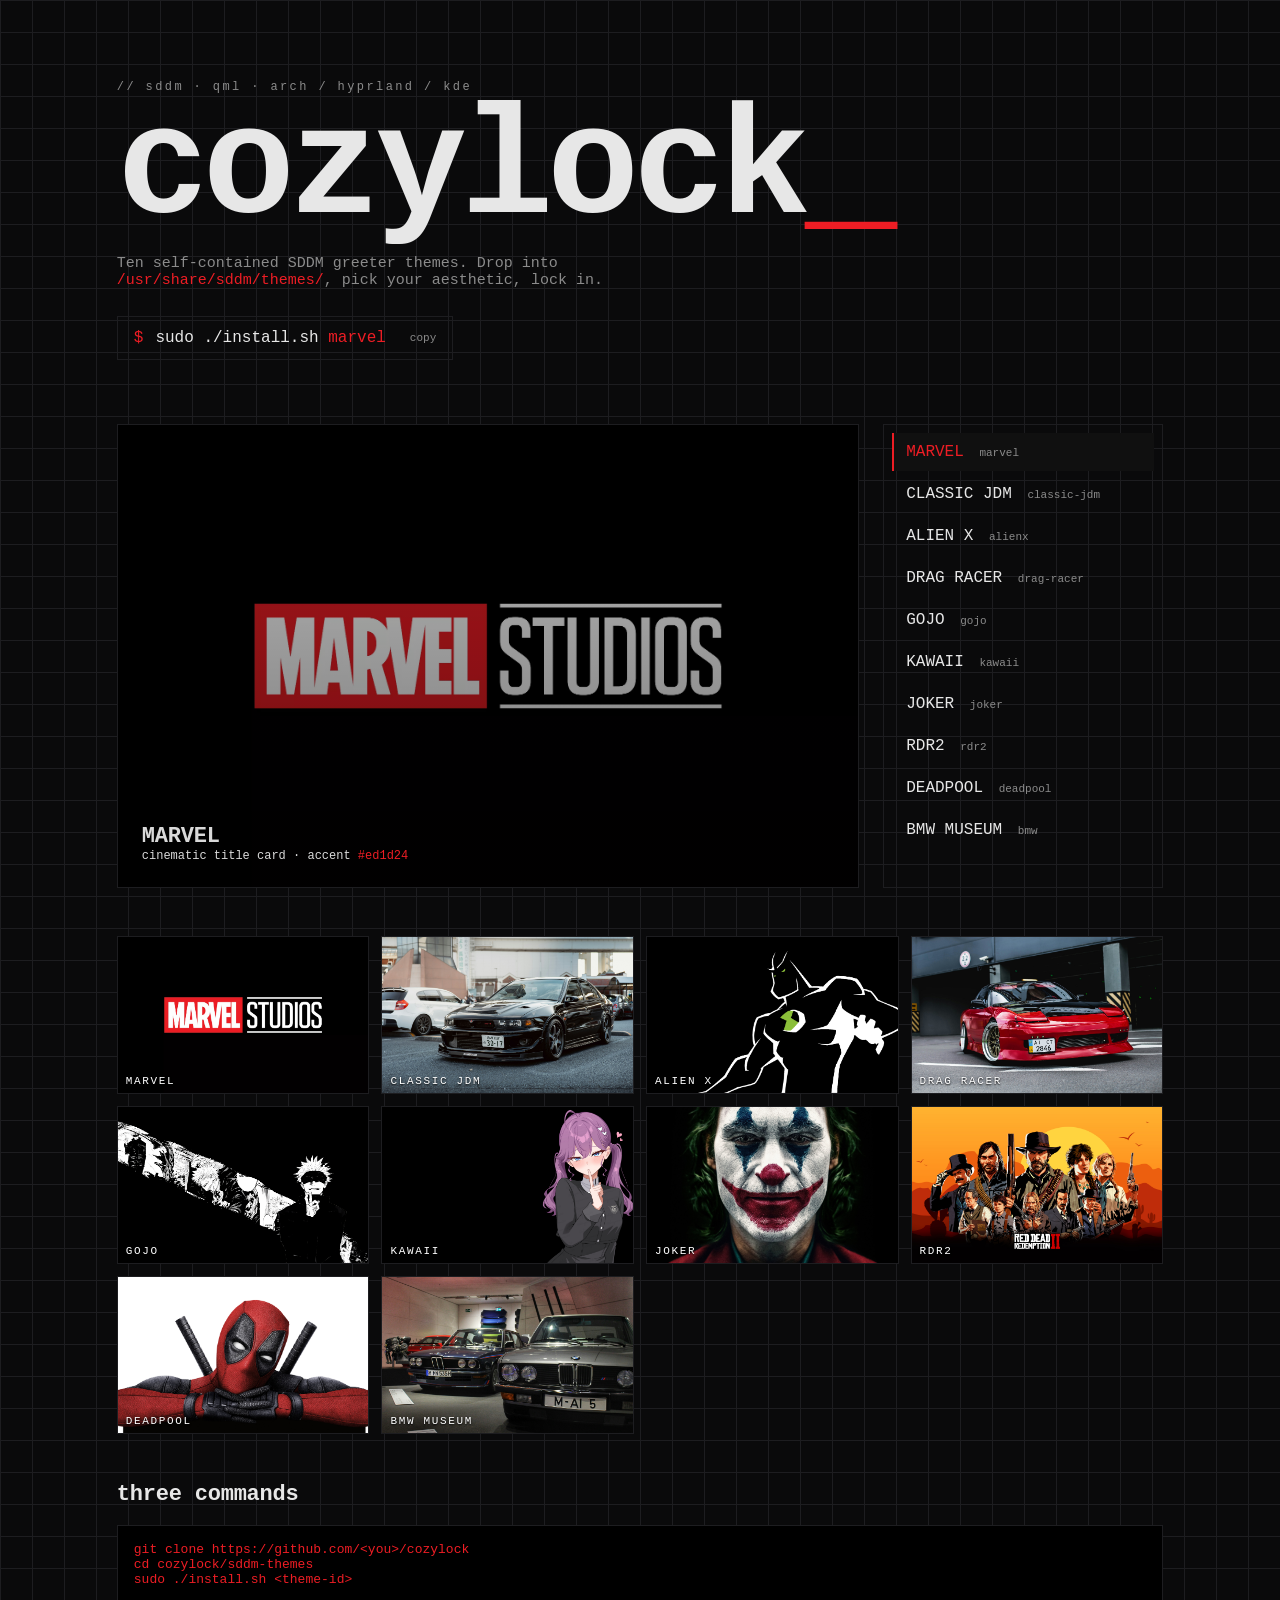
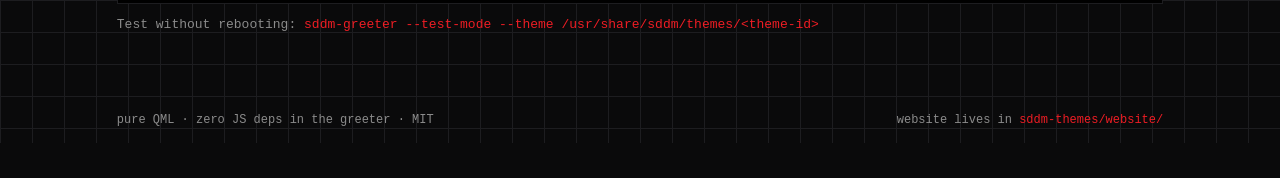
==== index.html @ 6681a3cf "Add all locals file to github" ====
<!doctype html>
<html lang="en">
<head>
  <meta charset="utf-8" />
  <meta name="viewport" content="width=device-width,initial-scale=1" />
  <title>cozylock — SDDM theme collection</title>
  <meta name="description" content="10 ricer-grade SDDM lockscreen themes — pure QML, no JS deps." />
  <link rel="stylesheet" href="styles.css" />
</head>
<body>
  <header class="hero">
    <div class="tag">// sddm · qml · arch / hyprland / kde</div>
    <h1>cozylock<span class="cursor">_</span></h1>
    <p class="lede">
      Ten self-contained SDDM greeter themes. Drop into
      <code>/usr/share/sddm/themes/</code>, pick your aesthetic, lock in.
    </p>
    <div class="cmd" id="installCmd" title="click to copy">
      <span class="prompt">$</span>
      <span class="cmd-text">sudo ./install.sh <em id="activeId">marvel</em></span>
      <span class="copy">copy</span>
    </div>
  </header>

  <section class="stage">
    <div class="preview" id="preview"></div>
    <aside class="picker" id="picker"></aside>
  </section>

  <section class="grid" id="grid"></section>

  <section class="setup">
    <h2>three commands</h2>
    <pre><code>git clone https://github.com/&lt;you&gt;/cozylock
cd cozylock/sddm-themes
sudo ./install.sh &lt;theme-id&gt;</code></pre>
    <p class="muted">
      Test without rebooting: <code>sddm-greeter --test-mode --theme /usr/share/sddm/themes/&lt;theme-id&gt;</code>
    </p>
  </section>

  <footer>
    <span>pure QML · zero JS deps in the greeter · MIT</span>
    <span>website lives in <code>sddm-themes/website/</code></span>
  </footer>

  <script src="script.js"></script>
</body>
</html>
---- styles.css ----
:root {
  --bg: #0a0a0b;
  --fg: #e7e7e7;
  --mute: #8b8b8b;
  --line: #1d1d20;
  --accent: #7cf07c;
}
* { box-sizing: border-box; }
html, body { margin: 0; background: var(--bg); color: var(--fg);
  font-family: ui-monospace, "JetBrains Mono", Menlo, monospace; }
body {
  background-image:
    linear-gradient(var(--line) 1px, transparent 1px),
    linear-gradient(90deg, var(--line) 1px, transparent 1px);
  background-size: 32px 32px;
}
a { color: var(--accent); }
code { color: var(--accent); }

.hero { padding: 80px 6vw 32px; max-width: 1200px; margin: 0 auto; }
.tag { color: var(--mute); font-size: 12px; letter-spacing: .2em; }
h1 {
  font-size: clamp(60px, 12vw, 160px);
  margin: 8px 0 0; line-height: .9; letter-spacing: -.04em;
}
.cursor { color: var(--accent); animation: blink 1s steps(2) infinite; }
@keyframes blink { 50% { opacity: 0 } }
.lede { color: var(--mute); max-width: 560px; font-size: 15px; }
.cmd {
  display: inline-flex; gap: 12px; align-items: center;
  border: 1px solid var(--line); padding: 12px 16px;
  cursor: pointer; user-select: none; margin-top: 12px;
}
.cmd:hover { border-color: var(--accent); }
.cmd .prompt { color: var(--accent); }
.cmd em { font-style: normal; color: var(--accent); }
.cmd .copy { color: var(--mute); font-size: 11px; margin-left: 12px; }

.stage {
  display: grid; grid-template-columns: 1fr 280px; gap: 24px;
  max-width: 1200px; margin: 32px auto; padding: 0 6vw;
}
@media (max-width: 880px) { .stage { grid-template-columns: 1fr; } }

.preview {
  position: relative; aspect-ratio: 16/10; border: 1px solid var(--line);
  background: #000 center/cover no-repeat; overflow: hidden;
  transition: background-image .25s;
}
.preview::after {
  content: ""; position: absolute; inset: 0;
  background: linear-gradient(180deg, rgba(0,0,0,.25), rgba(0,0,0,.55));
}
.preview .chrome { position: absolute; inset: 0; z-index: 2; color: #fff;
  display: flex; align-items: flex-end; padding: 24px; }
.preview .meta { font-size: 12px; color: rgba(255,255,255,.85); }
.preview .meta strong { display: block; font-size: 22px; letter-spacing: -.01em; }

.picker { display: flex; flex-direction: column; gap: 4px;
  border: 1px solid var(--line); padding: 8px; }
.picker button {
  text-align: left; background: transparent; color: var(--fg);
  border: none; padding: 10px 12px; font: inherit; cursor: pointer;
  border-left: 2px solid transparent;
}
.picker button:hover { background: #111; }
.picker button.active { background: #101010; border-left-color: var(--accent); color: var(--accent); }
.picker .pid { color: var(--mute); font-size: 11px; margin-left: 6px; }

.grid {
  display: grid; grid-template-columns: repeat(auto-fill, minmax(220px, 1fr));
  gap: 12px; max-width: 1200px; margin: 48px auto; padding: 0 6vw;
}
.card {
  position: relative; aspect-ratio: 16/10; border: 1px solid var(--line);
  background: #000 center/cover no-repeat; cursor: pointer; overflow: hidden;
}
.card::after {
  content: attr(data-name); position: absolute; left: 8px; bottom: 6px;
  color: #fff; font-size: 11px; letter-spacing: .15em;
  text-shadow: 0 1px 2px #000;
}
.card:hover { outline: 1px solid var(--accent); }

.setup { max-width: 1200px; margin: 48px auto; padding: 0 6vw; }
.setup h2 { font-size: 22px; letter-spacing: -.01em; }
.setup pre {
  background: #000; border: 1px solid var(--line); padding: 16px;
  overflow-x: auto; color: var(--accent);
}
.muted { color: var(--mute); font-size: 13px; }

footer {
  max-width: 1200px; margin: 64px auto 32px; padding: 16px 6vw;
  display: flex; justify-content: space-between; flex-wrap: wrap; gap: 8px;
  color: var(--mute); font-size: 12px; border-top: 1px solid var(--line);
}
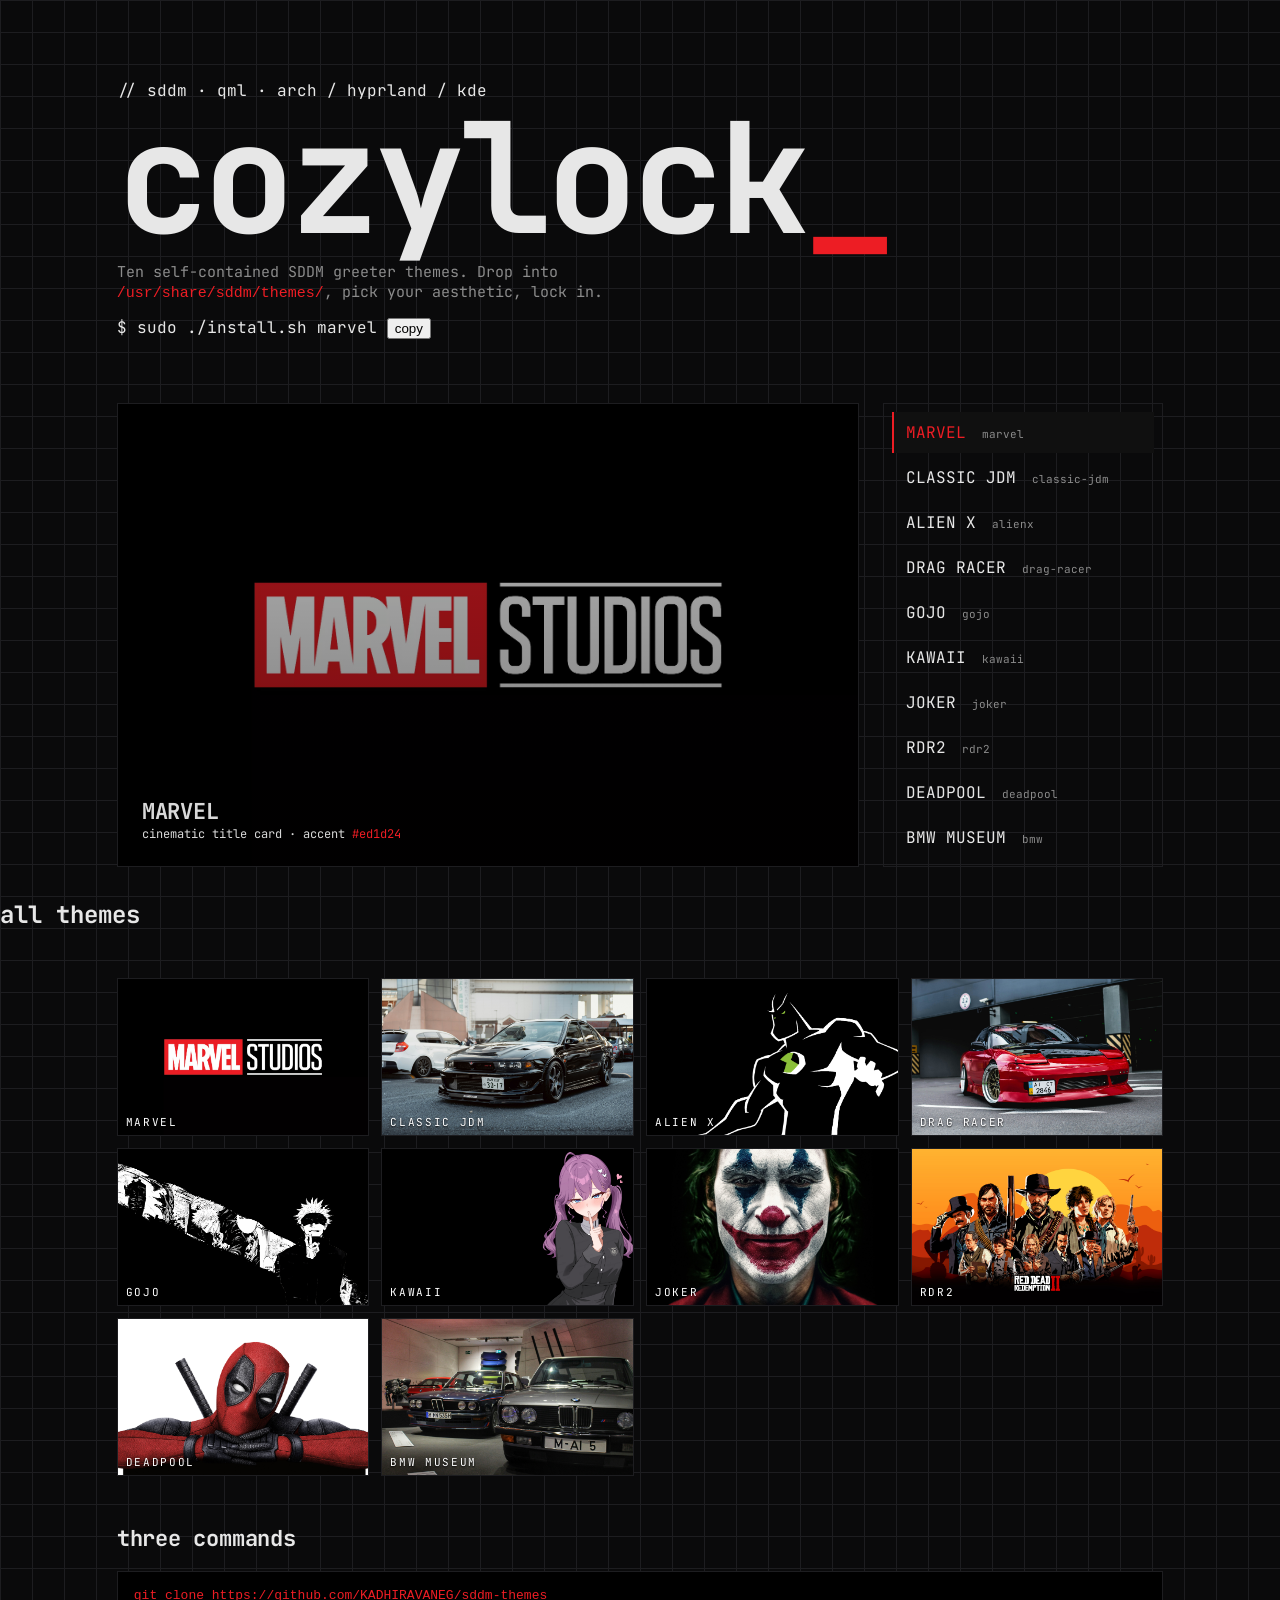
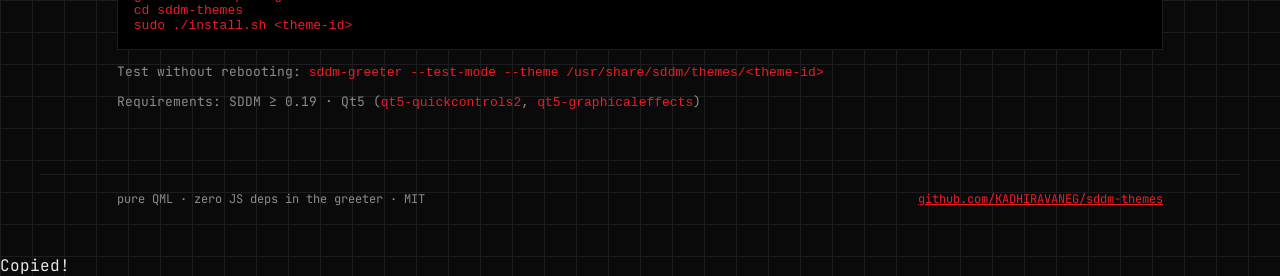
==== commit 0cd00843: "Update HTML structure and improve accessibility" ====
--- a/index.html
+++ b/index.html
@@ -4,45 +4,73 @@
   <meta charset="utf-8" />
   <meta name="viewport" content="width=device-width,initial-scale=1" />
   <title>cozylock — SDDM theme collection</title>
-  <meta name="description" content="10 ricer-grade SDDM lockscreen themes — pure QML, no JS deps." />
+  <meta name="description" content="10 ricer-grade SDDM lockscreen themes — pure QML, no JS deps in the greeter." />
+  <link rel="preconnect" href="https://fonts.googleapis.com" />
+  <link rel="preconnect" href="https://fonts.gstatic.com" crossorigin />
+  <link href="https://fonts.googleapis.com/css2?family=JetBrains+Mono:wght@400;700&family=Inter:wght@400;500;600&display=swap" rel="stylesheet" />
   <link rel="stylesheet" href="styles.css" />
 </head>
 <body>
+
+  <!-- ── HERO ─────────────────────────────────────────────── -->
   <header class="hero">
-    <div class="tag">// sddm · qml · arch / hyprland / kde</div>
+    <div class="hero-tag">// sddm · qml · arch / hyprland / kde</div>
     <h1>cozylock<span class="cursor">_</span></h1>
     <p class="lede">
       Ten self-contained SDDM greeter themes. Drop into
       <code>/usr/share/sddm/themes/</code>, pick your aesthetic, lock in.
     </p>
-    <div class="cmd" id="installCmd" title="click to copy">
+
+    <div class="cmd-bar" id="installCmd" title="Click to copy">
       <span class="prompt">$</span>
-      <span class="cmd-text">sudo ./install.sh <em id="activeId">marvel</em></span>
-      <span class="copy">copy</span>
+      <span class="cmd-text">sudo ./install.sh <span id="activeId">marvel</span></span>
+      <button class="copy-btn" id="copyBtn" aria-label="Copy command">copy</button>
     </div>
   </header>
 
-  <section class="stage">
-    <div class="preview" id="preview"></div>
-    <aside class="picker" id="picker"></aside>
+  <!-- ── STAGE: preview + picker ──────────────────────────── -->
+  <section class="stage" aria-label="Theme preview">
+    <div class="preview-wrap">
+      <div class="preview" id="preview" role="img" aria-label="Theme wallpaper preview">
+        <div class="preview-overlay">
+          <span class="preview-label" id="previewLabel">marvel</span>
+          <span class="preview-vibe" id="previewVibe">Cinematic title card</span>
+        </div>
+      </div>
+    </div>
+    <aside class="picker" id="picker" aria-label="Theme selector"></aside>
   </section>
 
-  <section class="grid" id="grid"></section>
+  <!-- ── GRID: all themes ──────────────────────────────────── -->
+  <section class="grid-section">
+    <h2 class="section-title">all themes</h2>
+    <div class="grid" id="grid"></div>
+  </section>
 
+  <!-- ── SETUP ─────────────────────────────────────────────── -->
   <section class="setup">
-    <h2>three commands</h2>
-    <pre><code>git clone https://github.com/&lt;you&gt;/cozylock
-cd cozylock/sddm-themes
+    <h2 class="section-title">three commands</h2>
+    <pre class="code-block"><code>git clone https://github.com/KADHIRAVANEG/sddm-themes
+cd sddm-themes
 sudo ./install.sh &lt;theme-id&gt;</code></pre>
     <p class="muted">
-      Test without rebooting: <code>sddm-greeter --test-mode --theme /usr/share/sddm/themes/&lt;theme-id&gt;</code>
+      Test without rebooting:
+      <code>sddm-greeter --test-mode --theme /usr/share/sddm/themes/&lt;theme-id&gt;</code>
+    </p>
+    <p class="muted">
+      Requirements: SDDM ≥ 0.19 · Qt5 (<code>qt5-quickcontrols2</code>, <code>qt5-graphicaleffects</code>)
     </p>
   </section>
 
-  <footer>
+  <!-- ── FOOTER ────────────────────────────────────────────── -->
+  <footer class="footer">
     <span>pure QML · zero JS deps in the greeter · MIT</span>
-    <span>website lives in <code>sddm-themes/website/</code></span>
+    <a href="https://github.com/KADHIRAVANEG/sddm-themes" target="_blank" rel="noopener">
+      github.com/KADHIRAVANEG/sddm-themes
+    </a>
   </footer>
+
+  <div class="toast" id="toast" aria-live="polite">Copied!</div>
 
   <script src="script.js"></script>
 </body>
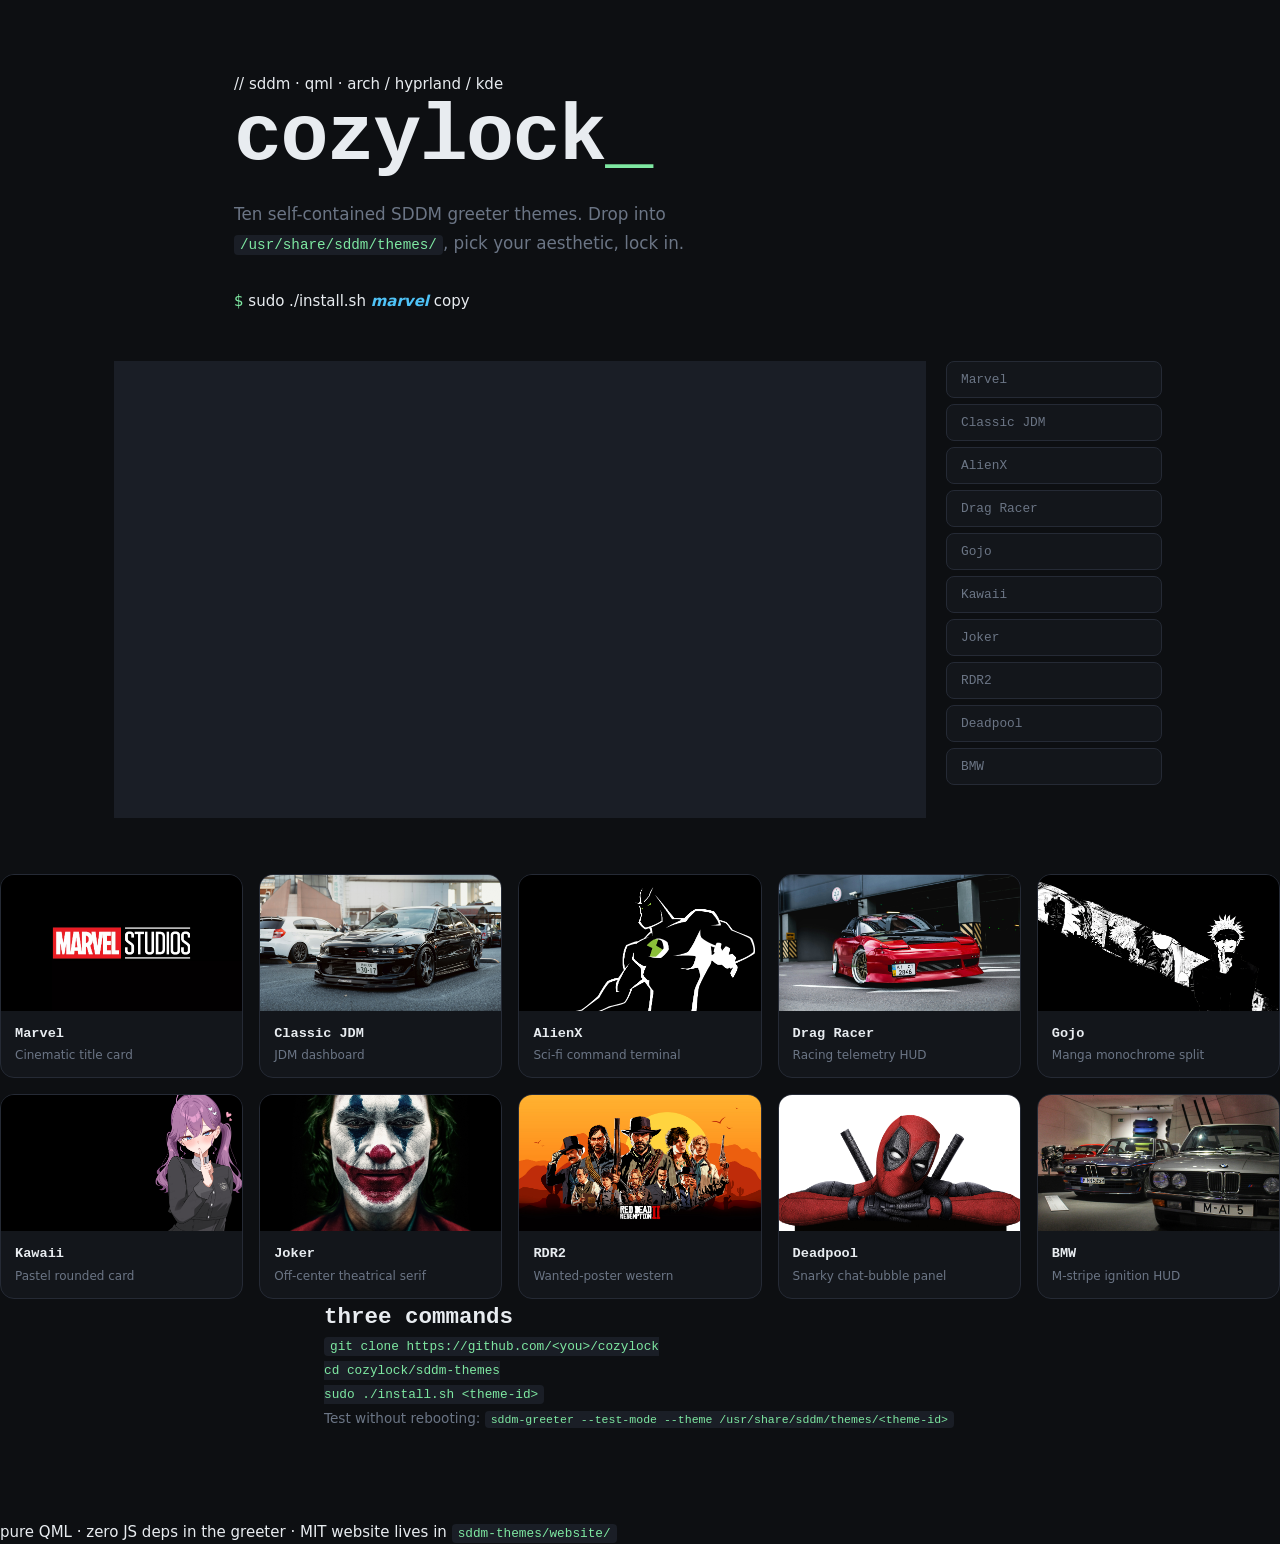
==== commit 139217be: "Update index.html" ====
--- a/index.html
+++ b/index.html
@@ -4,73 +4,45 @@
   <meta charset="utf-8" />
   <meta name="viewport" content="width=device-width,initial-scale=1" />
   <title>cozylock — SDDM theme collection</title>
-  <meta name="description" content="10 ricer-grade SDDM lockscreen themes — pure QML, no JS deps in the greeter." />
-  <link rel="preconnect" href="https://fonts.googleapis.com" />
-  <link rel="preconnect" href="https://fonts.gstatic.com" crossorigin />
-  <link href="https://fonts.googleapis.com/css2?family=JetBrains+Mono:wght@400;700&family=Inter:wght@400;500;600&display=swap" rel="stylesheet" />
+  <meta name="description" content="10 ricer-grade SDDM lockscreen themes — pure QML, no JS deps." />
   <link rel="stylesheet" href="styles.css" />
 </head>
 <body>
-
-  <!-- ── HERO ─────────────────────────────────────────────── -->
   <header class="hero">
-    <div class="hero-tag">// sddm · qml · arch / hyprland / kde</div>
+    <div class="tag">// sddm · qml · arch / hyprland / kde</div>
     <h1>cozylock<span class="cursor">_</span></h1>
     <p class="lede">
       Ten self-contained SDDM greeter themes. Drop into
       <code>/usr/share/sddm/themes/</code>, pick your aesthetic, lock in.
     </p>
-
-    <div class="cmd-bar" id="installCmd" title="Click to copy">
+    <div class="cmd" id="installCmd" title="click to copy">
       <span class="prompt">$</span>
-      <span class="cmd-text">sudo ./install.sh <span id="activeId">marvel</span></span>
-      <button class="copy-btn" id="copyBtn" aria-label="Copy command">copy</button>
+      <span class="cmd-text">sudo ./install.sh <em id="activeId">marvel</em></span>
+      <span class="copy">copy</span>
     </div>
   </header>
 
-  <!-- ── STAGE: preview + picker ──────────────────────────── -->
-  <section class="stage" aria-label="Theme preview">
-    <div class="preview-wrap">
-      <div class="preview" id="preview" role="img" aria-label="Theme wallpaper preview">
-        <div class="preview-overlay">
-          <span class="preview-label" id="previewLabel">marvel</span>
-          <span class="preview-vibe" id="previewVibe">Cinematic title card</span>
-        </div>
-      </div>
-    </div>
-    <aside class="picker" id="picker" aria-label="Theme selector"></aside>
+  <section class="stage">
+    <div class="preview" id="preview"></div>
+    <aside class="picker" id="picker"></aside>
   </section>
 
-  <!-- ── GRID: all themes ──────────────────────────────────── -->
-  <section class="grid-section">
-    <h2 class="section-title">all themes</h2>
-    <div class="grid" id="grid"></div>
-  </section>
+  <section class="grid" id="grid"></section>
 
-  <!-- ── SETUP ─────────────────────────────────────────────── -->
   <section class="setup">
-    <h2 class="section-title">three commands</h2>
-    <pre class="code-block"><code>git clone https://github.com/KADHIRAVANEG/sddm-themes
-cd sddm-themes
+    <h2>three commands</h2>
+    <pre><code>git clone https://github.com/&lt;you&gt;/cozylock
+cd cozylock/sddm-themes
 sudo ./install.sh &lt;theme-id&gt;</code></pre>
     <p class="muted">
-      Test without rebooting:
-      <code>sddm-greeter --test-mode --theme /usr/share/sddm/themes/&lt;theme-id&gt;</code>
-    </p>
-    <p class="muted">
-      Requirements: SDDM ≥ 0.19 · Qt5 (<code>qt5-quickcontrols2</code>, <code>qt5-graphicaleffects</code>)
+      Test without rebooting: <code>sddm-greeter --test-mode --theme /usr/share/sddm/themes/&lt;theme-id&gt;</code>
     </p>
   </section>
 
-  <!-- ── FOOTER ────────────────────────────────────────────── -->
-  <footer class="footer">
+  <footer>
     <span>pure QML · zero JS deps in the greeter · MIT</span>
-    <a href="https://github.com/KADHIRAVANEG/sddm-themes" target="_blank" rel="noopener">
-      github.com/KADHIRAVANEG/sddm-themes
-    </a>
+    <span>website lives in <code>sddm-themes/website/</code></span>
   </footer>
-
-  <div class="toast" id="toast" aria-live="polite">Copied!</div>
 
   <script src="script.js"></script>
 </body>
--- a/styles.css
+++ b/styles.css
@@ -1,97 +1,407 @@
+/* ── Reset & Base ───────────────────────────────────────── */
+*, *::before, *::after { box-sizing: border-box; margin: 0; padding: 0; }
+
 :root {
-  --bg: #0a0a0b;
-  --fg: #e7e7e7;
-  --mute: #8b8b8b;
-  --line: #1d1d20;
-  --accent: #7cf07c;
-}
-* { box-sizing: border-box; }
-html, body { margin: 0; background: var(--bg); color: var(--fg);
-  font-family: ui-monospace, "JetBrains Mono", Menlo, monospace; }
+  --bg:        #0d0f12;
+  --surface:   #13161b;
+  --surface2:  #1a1e26;
+  --border:    #252a35;
+  --accent:    #7ee8a2;      /* terminal green */
+  --accent2:   #4fc3f7;      /* ice blue */
+  --text:      #e8ecf0;
+  --muted:     #6b7585;
+  --font-mono: 'JetBrains Mono', 'Fira Code', monospace;
+  --font-sans: 'Inter', system-ui, sans-serif;
+  --radius:    8px;
+  --radius-lg: 14px;
+  --transition: 0.18s ease;
+}
+
+html { scroll-behavior: smooth; }
+
 body {
-  background-image:
-    linear-gradient(var(--line) 1px, transparent 1px),
-    linear-gradient(90deg, var(--line) 1px, transparent 1px);
-  background-size: 32px 32px;
-}
-a { color: var(--accent); }
-code { color: var(--accent); }
-
-.hero { padding: 80px 6vw 32px; max-width: 1200px; margin: 0 auto; }
-.tag { color: var(--mute); font-size: 12px; letter-spacing: .2em; }
-h1 {
-  font-size: clamp(60px, 12vw, 160px);
-  margin: 8px 0 0; line-height: .9; letter-spacing: -.04em;
-}
-.cursor { color: var(--accent); animation: blink 1s steps(2) infinite; }
-@keyframes blink { 50% { opacity: 0 } }
-.lede { color: var(--mute); max-width: 560px; font-size: 15px; }
-.cmd {
-  display: inline-flex; gap: 12px; align-items: center;
-  border: 1px solid var(--line); padding: 12px 16px;
-  cursor: pointer; user-select: none; margin-top: 12px;
-}
-.cmd:hover { border-color: var(--accent); }
-.cmd .prompt { color: var(--accent); }
-.cmd em { font-style: normal; color: var(--accent); }
-.cmd .copy { color: var(--mute); font-size: 11px; margin-left: 12px; }
-
+  background: var(--bg);
+  color: var(--text);
+  font-family: var(--font-sans);
+  font-size: 15px;
+  line-height: 1.6;
+  min-height: 100vh;
+  overflow-x: hidden;
+}
+
+/* ── Typography ─────────────────────────────────────────── */
+h1, h2 { font-family: var(--font-mono); font-weight: 700; }
+code {
+  font-family: var(--font-mono);
+  font-size: 0.85em;
+  background: var(--surface2);
+  color: var(--accent);
+  padding: 2px 6px;
+  border-radius: 4px;
+}
+
+/* ── Hero ───────────────────────────────────────────────── */
+.hero {
+  max-width: 860px;
+  margin: 0 auto;
+  padding: 72px 24px 48px;
+}
+
+.hero-tag {
+  font-family: var(--font-mono);
+  font-size: 0.78rem;
+  color: var(--accent);
+  letter-spacing: 0.04em;
+  margin-bottom: 20px;
+  opacity: 0.85;
+}
+
+.hero h1 {
+  font-size: clamp(2.8rem, 7vw, 5rem);
+  color: var(--text);
+  letter-spacing: -0.02em;
+  line-height: 1.05;
+  margin-bottom: 20px;
+}
+
+.cursor {
+  color: var(--accent);
+  animation: blink 1.1s step-end infinite;
+}
+@keyframes blink { 50% { opacity: 0; } }
+
+.lede {
+  font-size: 1.05rem;
+  color: var(--muted);
+  max-width: 520px;
+  margin-bottom: 32px;
+  line-height: 1.7;
+}
+
+/* ── Command Bar ────────────────────────────────────────── */
+.cmd-bar {
+  display: inline-flex;
+  align-items: center;
+  gap: 10px;
+  background: var(--surface);
+  border: 1px solid var(--border);
+  border-radius: var(--radius);
+  padding: 12px 16px;
+  font-family: var(--font-mono);
+  font-size: 0.9rem;
+  cursor: pointer;
+  transition: border-color var(--transition), box-shadow var(--transition);
+  max-width: 100%;
+  flex-wrap: wrap;
+}
+
+.cmd-bar:hover {
+  border-color: var(--accent);
+  box-shadow: 0 0 0 1px var(--accent);
+}
+
+.prompt { color: var(--accent); user-select: none; }
+
+.cmd-text {
+  color: var(--text);
+  flex: 1;
+}
+
+.cmd-text #activeId {
+  color: var(--accent2);
+  font-weight: 700;
+}
+
+.copy-btn {
+  background: var(--surface2);
+  color: var(--muted);
+  border: 1px solid var(--border);
+  border-radius: 4px;
+  font-family: var(--font-mono);
+  font-size: 0.75rem;
+  padding: 3px 10px;
+  cursor: pointer;
+  transition: color var(--transition), border-color var(--transition);
+  white-space: nowrap;
+}
+.copy-btn:hover { color: var(--accent); border-color: var(--accent); }
+.copy-btn.copied { color: var(--accent); border-color: var(--accent); }
+
+/* ── Stage ──────────────────────────────────────────────── */
 .stage {
-  display: grid; grid-template-columns: 1fr 280px; gap: 24px;
-  max-width: 1200px; margin: 32px auto; padding: 0 6vw;
-}
-@media (max-width: 880px) { .stage { grid-template-columns: 1fr; } }
+  display: grid;
+  grid-template-columns: 1fr 220px;
+  gap: 20px;
+  max-width: 1100px;
+  margin: 0 auto;
+  padding: 0 24px 56px;
+}
+
+@media (max-width: 700px) {
+  .stage { grid-template-columns: 1fr; }
+}
+
+/* ── Preview ────────────────────────────────────────────── */
+.preview-wrap {
+  border-radius: var(--radius-lg);
+  overflow: hidden;
+  border: 1px solid var(--border);
+}
 
 .preview {
-  position: relative; aspect-ratio: 16/10; border: 1px solid var(--line);
-  background: #000 center/cover no-repeat; overflow: hidden;
-  transition: background-image .25s;
-}
-.preview::after {
-  content: ""; position: absolute; inset: 0;
-  background: linear-gradient(180deg, rgba(0,0,0,.25), rgba(0,0,0,.55));
-}
-.preview .chrome { position: absolute; inset: 0; z-index: 2; color: #fff;
-  display: flex; align-items: flex-end; padding: 24px; }
-.preview .meta { font-size: 12px; color: rgba(255,255,255,.85); }
-.preview .meta strong { display: block; font-size: 22px; letter-spacing: -.01em; }
-
-.picker { display: flex; flex-direction: column; gap: 4px;
-  border: 1px solid var(--line); padding: 8px; }
-.picker button {
-  text-align: left; background: transparent; color: var(--fg);
-  border: none; padding: 10px 12px; font: inherit; cursor: pointer;
-  border-left: 2px solid transparent;
-}
-.picker button:hover { background: #111; }
-.picker button.active { background: #101010; border-left-color: var(--accent); color: var(--accent); }
-.picker .pid { color: var(--mute); font-size: 11px; margin-left: 6px; }
+  width: 100%;
+  aspect-ratio: 16 / 9;
+  background-color: var(--surface2);
+  background-size: cover;
+  background-position: center;
+  background-repeat: no-repeat;
+  position: relative;
+  transition: background-image 0.35s ease;
+}
+
+/* gradient fallback when image fails */
+.preview.no-image {
+  background-image: linear-gradient(135deg, var(--surface) 0%, var(--surface2) 100%) !important;
+}
+
+.preview-overlay {
+  position: absolute;
+  bottom: 0;
+  left: 0;
+  right: 0;
+  padding: 16px 20px;
+  background: linear-gradient(to top, rgba(0,0,0,0.75) 0%, transparent 100%);
+  display: flex;
+  flex-direction: column;
+  gap: 2px;
+}
+
+.preview-label {
+  font-family: var(--font-mono);
+  font-size: 1rem;
+  font-weight: 700;
+  color: #fff;
+  text-transform: uppercase;
+  letter-spacing: 0.06em;
+}
+
+.preview-vibe {
+  font-size: 0.8rem;
+  color: rgba(255,255,255,0.65);
+}
+
+/* ── Picker ─────────────────────────────────────────────── */
+.picker {
+  display: flex;
+  flex-direction: column;
+  gap: 6px;
+  overflow-y: auto;
+  max-height: 480px;
+  padding-right: 4px;
+}
+
+.picker::-webkit-scrollbar { width: 4px; }
+.picker::-webkit-scrollbar-track { background: transparent; }
+.picker::-webkit-scrollbar-thumb { background: var(--border); border-radius: 2px; }
+
+.picker-btn {
+  background: var(--surface);
+  color: var(--muted);
+  border: 1px solid var(--border);
+  border-radius: var(--radius);
+  padding: 10px 14px;
+  font-family: var(--font-mono);
+  font-size: 0.8rem;
+  text-align: left;
+  cursor: pointer;
+  transition: all var(--transition);
+  white-space: nowrap;
+  overflow: hidden;
+  text-overflow: ellipsis;
+}
+
+.picker-btn:hover {
+  color: var(--text);
+  border-color: var(--muted);
+  background: var(--surface2);
+}
+
+.picker-btn.active {
+  color: var(--accent);
+  border-color: var(--accent);
+  background: rgba(126, 232, 162, 0.07);
+}
+
+/* ── Section titles ─────────────────────────────────────── */
+.section-title {
+  font-family: var(--font-mono);
+  font-size: 0.85rem;
+  color: var(--muted);
+  letter-spacing: 0.08em;
+  text-transform: lowercase;
+  margin-bottom: 24px;
+  padding-bottom: 10px;
+  border-bottom: 1px solid var(--border);
+}
+
+/* ── Grid ───────────────────────────────────────────────── */
+.grid-section {
+  max-width: 1100px;
+  margin: 0 auto;
+  padding: 0 24px 64px;
+}
 
 .grid {
-  display: grid; grid-template-columns: repeat(auto-fill, minmax(220px, 1fr));
-  gap: 12px; max-width: 1200px; margin: 48px auto; padding: 0 6vw;
-}
-.card {
-  position: relative; aspect-ratio: 16/10; border: 1px solid var(--line);
-  background: #000 center/cover no-repeat; cursor: pointer; overflow: hidden;
-}
-.card::after {
-  content: attr(data-name); position: absolute; left: 8px; bottom: 6px;
-  color: #fff; font-size: 11px; letter-spacing: .15em;
-  text-shadow: 0 1px 2px #000;
-}
-.card:hover { outline: 1px solid var(--accent); }
-
-.setup { max-width: 1200px; margin: 48px auto; padding: 0 6vw; }
-.setup h2 { font-size: 22px; letter-spacing: -.01em; }
-.setup pre {
-  background: #000; border: 1px solid var(--line); padding: 16px;
-  overflow-x: auto; color: var(--accent);
-}
-.muted { color: var(--mute); font-size: 13px; }
-
-footer {
-  max-width: 1200px; margin: 64px auto 32px; padding: 16px 6vw;
-  display: flex; justify-content: space-between; flex-wrap: wrap; gap: 8px;
-  color: var(--mute); font-size: 12px; border-top: 1px solid var(--line);
-}
+  display: grid;
+  grid-template-columns: repeat(auto-fill, minmax(240px, 1fr));
+  gap: 16px;
+}
+
+.theme-card {
+  background: var(--surface);
+  border: 1px solid var(--border);
+  border-radius: var(--radius-lg);
+  overflow: hidden;
+  cursor: pointer;
+  transition: border-color var(--transition), transform var(--transition), box-shadow var(--transition);
+}
+
+.theme-card:hover {
+  border-color: var(--muted);
+  transform: translateY(-2px);
+  box-shadow: 0 8px 24px rgba(0,0,0,0.4);
+}
+
+.theme-card.active {
+  border-color: var(--accent);
+  box-shadow: 0 0 0 1px var(--accent), 0 8px 24px rgba(126, 232, 162, 0.1);
+}
+
+.card-thumb {
+  width: 100%;
+  aspect-ratio: 16 / 9;
+  background-color: var(--surface2);
+  background-size: cover;
+  background-position: center;
+  background-repeat: no-repeat;
+  position: relative;
+}
+
+.card-thumb-fallback {
+  position: absolute;
+  inset: 0;
+  display: flex;
+  align-items: center;
+  justify-content: center;
+  font-family: var(--font-mono);
+  font-size: 0.7rem;
+  color: var(--muted);
+  background: var(--surface2);
+}
+
+.card-info {
+  padding: 12px 14px;
+  display: flex;
+  flex-direction: column;
+  gap: 2px;
+}
+
+.card-info strong {
+  font-family: var(--font-mono);
+  font-size: 0.85rem;
+  color: var(--text);
+  font-weight: 700;
+}
+
+.card-info span {
+  font-size: 0.75rem;
+  color: var(--muted);
+}
+
+/* ── Setup ──────────────────────────────────────────────── */
+.setup {
+  max-width: 680px;
+  margin: 0 auto;
+  padding: 0 24px 80px;
+}
+
+.code-block {
+  background: var(--surface);
+  border: 1px solid var(--border);
+  border-radius: var(--radius);
+  padding: 20px 24px;
+  font-family: var(--font-mono);
+  font-size: 0.85rem;
+  color: var(--text);
+  line-height: 1.8;
+  overflow-x: auto;
+  margin-bottom: 16px;
+}
+
+.code-block code {
+  background: none;
+  padding: 0;
+  color: inherit;
+  font-size: inherit;
+}
+
+.muted {
+  color: var(--muted);
+  font-size: 0.85rem;
+  margin-bottom: 10px;
+  line-height: 1.7;
+}
+
+/* ── Footer ─────────────────────────────────────────────── */
+.footer {
+  border-top: 1px solid var(--border);
+  padding: 24px;
+  display: flex;
+  justify-content: space-between;
+  align-items: center;
+  font-family: var(--font-mono);
+  font-size: 0.75rem;
+  color: var(--muted);
+  flex-wrap: wrap;
+  gap: 12px;
+  max-width: 1100px;
+  margin: 0 auto;
+}
+
+.footer a {
+  color: var(--muted);
+  text-decoration: none;
+  transition: color var(--transition);
+}
+.footer a:hover { color: var(--accent); }
+
+/* ── Toast ──────────────────────────────────────────────── */
+.toast {
+  position: fixed;
+  bottom: 28px;
+  left: 50%;
+  transform: translateX(-50%) translateY(16px);
+  background: var(--accent);
+  color: #0d0f12;
+  font-family: var(--font-mono);
+  font-size: 0.8rem;
+  font-weight: 700;
+  padding: 8px 20px;
+  border-radius: 20px;
+  opacity: 0;
+  transition: opacity 0.2s ease, transform 0.2s ease;
+  pointer-events: none;
+  z-index: 100;
+}
+.toast.show {
+  opacity: 1;
+  transform: translateX(-50%) translateY(0);
+}
+
+/* ── Responsive ─────────────────────────────────────────── */
+@media (max-width: 480px) {
+  .hero { padding: 48px 16px 32px; }
+  .stage, .grid-section, .setup { padding-left: 16px; padding-right: 16px; }
+  .footer { padding: 20px 16px; flex-direction: column; align-items: flex-start; }
+  .grid { grid-template-columns: 1fr 1fr; gap: 10px; }
+}
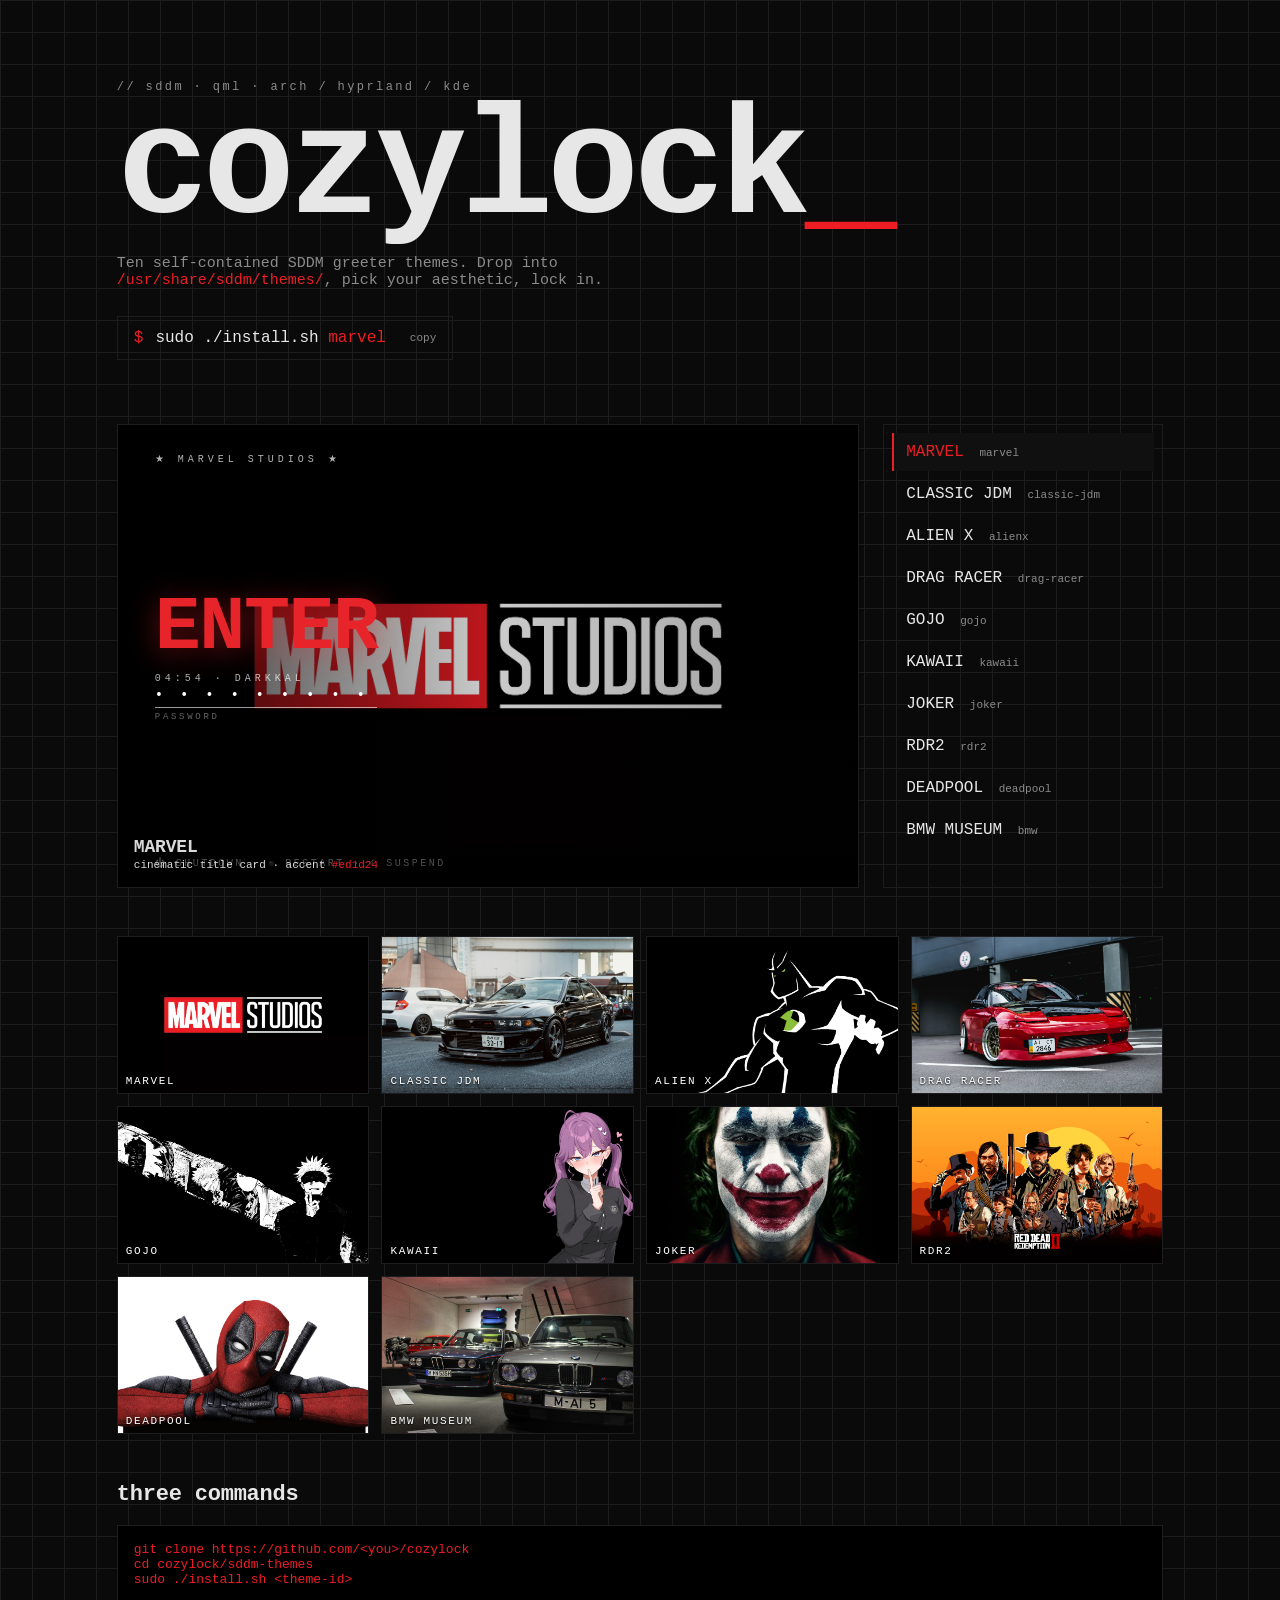
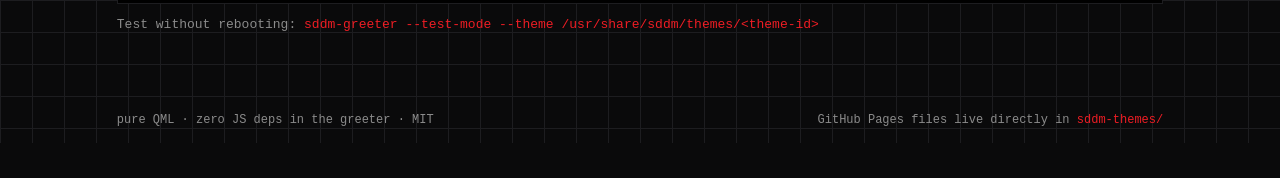
==== commit ae423dc5: "Update stylesheet and script links with versioning" ====
--- a/index.html
+++ b/index.html
@@ -5,7 +5,7 @@
   <meta name="viewport" content="width=device-width,initial-scale=1" />
   <title>cozylock — SDDM theme collection</title>
   <meta name="description" content="10 ricer-grade SDDM lockscreen themes — pure QML, no JS deps." />
-  <link rel="stylesheet" href="styles.css" />
+  <link rel="stylesheet" href="./styles.css?v=20260626-greeter-layouts" />
 </head>
 <body>
   <header class="hero">
@@ -41,9 +41,9 @@
 
   <footer>
     <span>pure QML · zero JS deps in the greeter · MIT</span>
-    <span>website lives in <code>sddm-themes/website/</code></span>
+    <span>GitHub Pages files live directly in <code>sddm-themes/</code></span>
   </footer>
 
-  <script src="script.js"></script>
+  <script src="./script.js?v=20260626-greeter-layouts"></script>
 </body>
 </html>
--- a/styles.css
+++ b/styles.css
@@ -1,407 +1,150 @@
-/* ── Reset & Base ───────────────────────────────────────── */
-*, *::before, *::after { box-sizing: border-box; margin: 0; padding: 0; }
+:root {
+  --bg: #0a0a0b;
+  --fg: #e7e7e7;
+  --mute: #8b8b8b;
+  --line: #1d1d20;
+  --accent: #7cf07c;
+}
+* { box-sizing: border-box; }
+html, body { margin: 0; background: var(--bg); color: var(--fg);
+  font-family: ui-monospace, "JetBrains Mono", Menlo, monospace; }
+body {
+  background-image:
+    linear-gradient(var(--line) 1px, transparent 1px),
+    linear-gradient(90deg, var(--line) 1px, transparent 1px);
+  background-size: 32px 32px;
+}
+a { color: var(--accent); }
+code { color: var(--accent); }
 
-:root {
-  --bg:        #0d0f12;
-  --surface:   #13161b;
-  --surface2:  #1a1e26;
-  --border:    #252a35;
-  --accent:    #7ee8a2;      /* terminal green */
-  --accent2:   #4fc3f7;      /* ice blue */
-  --text:      #e8ecf0;
-  --muted:     #6b7585;
-  --font-mono: 'JetBrains Mono', 'Fira Code', monospace;
-  --font-sans: 'Inter', system-ui, sans-serif;
-  --radius:    8px;
-  --radius-lg: 14px;
-  --transition: 0.18s ease;
-}
+.hero { padding: 80px 6vw 32px; max-width: 1200px; margin: 0 auto; }
+.tag { color: var(--mute); font-size: 12px; letter-spacing: .2em; }
+h1 { font-size: clamp(60px, 12vw, 160px); margin: 8px 0 0; line-height: .9; letter-spacing: -.04em; }
+.cursor { color: var(--accent); animation: blink 1s steps(2) infinite; }
+@keyframes blink { 50% { opacity: 0 } }
+.lede { color: var(--mute); max-width: 560px; font-size: 15px; }
+.cmd { display: inline-flex; gap: 12px; align-items: center; border: 1px solid var(--line); padding: 12px 16px; cursor: pointer; user-select: none; margin-top: 12px; }
+.cmd:hover { border-color: var(--accent); }
+.cmd .prompt { color: var(--accent); }
+.cmd em { font-style: normal; color: var(--accent); }
+.cmd .copy { color: var(--mute); font-size: 11px; margin-left: 12px; }
 
-html { scroll-behavior: smooth; }
+.stage { display: grid; grid-template-columns: 1fr 280px; gap: 24px; max-width: 1200px; margin: 32px auto; padding: 0 6vw; }
+@media (max-width: 880px) { .stage { grid-template-columns: 1fr; } }
 
-body {
-  background: var(--bg);
-  color: var(--text);
-  font-family: var(--font-sans);
-  font-size: 15px;
-  line-height: 1.6;
-  min-height: 100vh;
-  overflow-x: hidden;
-}
+.preview { position: relative; aspect-ratio: 16/10; border: 1px solid var(--line); background: #000 center/cover no-repeat; overflow: hidden; color: #fff; font-family: ui-monospace, "JetBrains Mono", monospace; }
+.preview .chrome { position: absolute; left: 0; right: 0; bottom: 0; z-index: 10; padding: 16px; background: linear-gradient(180deg, transparent, rgba(0,0,0,.7)); }
+.preview .meta { font-size: 11px; color: rgba(255,255,255,.85); }
+.preview .meta strong { display: block; font-size: 18px; letter-spacing: -.01em; margin-bottom: 2px; }
 
-/* ── Typography ─────────────────────────────────────────── */
-h1, h2 { font-family: var(--font-mono); font-weight: 700; }
-code {
-  font-family: var(--font-mono);
-  font-size: 0.85em;
-  background: var(--surface2);
-  color: var(--accent);
-  padding: 2px 6px;
-  border-radius: 4px;
-}
+/* shared greeter atoms */
+.gm-overlay { position:absolute; inset:0; z-index:1; }
+.gm-tag { position:absolute; z-index:2; font-size:10px; letter-spacing:.4em; color:rgba(255,255,255,.7); }
+.gm-mini { font-size:10px; letter-spacing:.25em; opacity:.7; }
+.gm-small { font-size:9px; letter-spacing:.3em; color:rgba(255,255,255,.4); margin-top:4px; }
+.gm-power { position:absolute; z-index:3; font-size:10px; letter-spacing:.25em; color:rgba(255,255,255,.55); text-transform:uppercase; }
 
-/* ── Hero ───────────────────────────────────────────────── */
-.hero {
-  max-width: 860px;
-  margin: 0 auto;
-  padding: 72px 24px 48px;
-}
+/* MARVEL */
+.gm-marvel-col { position:absolute; left:5%; top:50%; transform:translateY(-50%); width:30%; z-index:3; }
+.gm-marvel-enter { color:#e62429; font-weight:900; font-size:clamp(40px,6vw,96px); line-height:1; letter-spacing:-.02em; text-shadow:0 4px 30px rgba(230,36,41,.5); }
+.gm-dots-line { margin-top:20px; border-bottom:1px solid rgba(255,255,255,.6); padding-bottom:4px; font-size:14px; letter-spacing:.3em; color:#fff; }
 
-.hero-tag {
-  font-family: var(--font-mono);
-  font-size: 0.78rem;
-  color: var(--accent);
-  letter-spacing: 0.04em;
-  margin-bottom: 20px;
-  opacity: 0.85;
-}
+/* JDM */
+.gm-jdm { position:absolute; left:0; right:0; bottom:0; padding:0 4% 3%; z-index:3; color:#ffb020; font-family:monospace; }
+.gm-jdm-row { display:flex; align-items:flex-end; justify-content:space-between; gap:16px; border-top:2px solid rgba(255,176,32,.7); padding-top:12px; }
+.gm-jdm-clock { font-size:clamp(28px,4vw,46px); font-weight:900; line-height:1; }
+.gm-jdm-mid { display:flex; flex-direction:column; align-items:center; }
+.gm-jdm-input { margin-top:4px; border:1px solid rgba(255,176,32,.7); background:rgba(0,0,0,.6); padding:6px 12px; letter-spacing:.4em; font-size:12px; }
+.gm-jdm-right { text-align:right; font-size:10px; letter-spacing:.25em; }
 
-.hero h1 {
-  font-size: clamp(2.8rem, 7vw, 5rem);
-  color: var(--text);
-  letter-spacing: -0.02em;
-  line-height: 1.05;
-  margin-bottom: 20px;
-}
+/* ALIEN X */
+.gm-scanlines { position:absolute; inset:0; z-index:2; pointer-events:none; opacity:.2;
+  background:repeating-linear-gradient(0deg,transparent 0,transparent 2px,#39ff7a 2px,#39ff7a 3px); }
+.gm-alien { position:absolute; inset:0; z-index:3; display:flex; flex-direction:column; justify-content:space-between; padding:3%; color:#39ff7a; font-family:monospace; font-size:12px; }
+.gm-alien-top { display:flex; justify-content:space-between; letter-spacing:.3em; }
+.gm-alien-body { max-width:45%; line-height:1.6; }
+.gm-alien-input { margin-top:14px; border:1px solid #39ff7a; padding:6px 12px; letter-spacing:.5em; display:inline-block; }
+.gm-alien-keys { margin-top:10px; font-size:10px; opacity:.8; }
 
-.cursor {
-  color: var(--accent);
-  animation: blink 1.1s step-end infinite;
-}
-@keyframes blink { 50% { opacity: 0; } }
+/* DRAG */
+.gm-drag-clock { position:absolute; left:4%; top:6%; z-index:3; font-style:italic; font-weight:900; color:#fff; text-shadow:0 4px 20px rgba(0,0,0,.8); }
+.gm-drag-lap { font-style:normal; font-size:10px; letter-spacing:.3em; color:#ff2e63; }
+.gm-drag-time { font-size:clamp(48px,8vw,96px); line-height:1; }
+.gm-drag-sec { font-size:clamp(28px,5vw,56px); line-height:1; color:#ff2e63; }
+.gm-drag-login { position:absolute; right:4%; bottom:6%; z-index:3; display:flex; align-items:center; gap:12px; }
+.gm-drag-pill { border:1px solid rgba(255,255,255,.3); background:rgba(0,0,0,.6); border-radius:999px; padding:10px 20px; backdrop-filter:blur(6px); }
+.gm-drag-dots { margin-top:2px; font-family:monospace; letter-spacing:.4em; }
+.gm-drag-go { border:none; border-radius:999px; padding:14px 24px; font-weight:900; font-style:italic; color:#fff; background:#ff2e63; box-shadow:0 8px 30px rgba(255,46,99,.6); cursor:pointer; }
 
-.lede {
-  font-size: 1.05rem;
-  color: var(--muted);
-  max-width: 520px;
-  margin-bottom: 32px;
-  line-height: 1.7;
-}
+/* GOJO */
+.gm-gojo-divider { position:absolute; top:8%; bottom:8%; left:32%; width:1px; background:rgba(255,255,255,.4); z-index:2; }
+.gm-gojo { position:absolute; left:4%; top:50%; transform:translateY(-50%); width:26%; z-index:3; color:#fff; }
+.gm-gojo-clock { font-family:Georgia,serif; font-size:48px; font-weight:300; line-height:1; margin-top:12px; }
+.gm-gojo-user { font-family:Georgia,serif; font-size:20px; }
+.gm-gojo-input { margin-top:16px; border-bottom:1px solid rgba(255,255,255,.4); padding-bottom:4px; font-family:monospace; letter-spacing:.5em; }
+.gm-gojo-foot { margin-top:40px; display:flex; justify-content:space-between; font-size:9px; letter-spacing:.3em; color:rgba(255,255,255,.4); }
 
-/* ── Command Bar ────────────────────────────────────────── */
-.cmd-bar {
-  display: inline-flex;
-  align-items: center;
-  gap: 10px;
-  background: var(--surface);
-  border: 1px solid var(--border);
-  border-radius: var(--radius);
-  padding: 12px 16px;
-  font-family: var(--font-mono);
-  font-size: 0.9rem;
-  cursor: pointer;
-  transition: border-color var(--transition), box-shadow var(--transition);
-  max-width: 100%;
-  flex-wrap: wrap;
-}
+/* KAWAII */
+.gm-heart { position:absolute; color:rgba(244,114,182,.7); z-index:2; }
+.gm-kawaii { position:absolute; bottom:5%; left:4%; width:34%; border-radius:24px; border:2px solid rgba(244,114,182,.6); background:rgba(255,255,255,.88); padding:14px; backdrop-filter:blur(8px); box-shadow:0 20px 40px rgba(0,0,0,.3); z-index:3; }
+.gm-kawaii-head { display:flex; align-items:center; gap:10px; }
+.gm-kawaii-avatar { width:36px; height:36px; border-radius:50%; background:#f9a8d4; display:flex; align-items:center; justify-content:center; font-size:18px; }
+.gm-kawaii-clock { margin-left:auto; color:#be185d; font-weight:700; font-family:"Comic Sans MS",cursive; }
+.gm-kawaii-input { margin-top:10px; border:1px solid #f9a8d4; background:#fff; border-radius:999px; padding:6px 12px; font-size:12px; color:#f472b6; }
+.gm-kawaii-row { margin-top:8px; display:flex; align-items:center; justify-content:space-between; }
+.gm-kawaii-btn { border:none; border-radius:999px; background:#f472b6; color:#fff; font-weight:700; padding:6px 14px; font-size:11px; cursor:pointer; }
 
-.cmd-bar:hover {
-  border-color: var(--accent);
-  box-shadow: 0 0 0 1px var(--accent);
-}
+/* JOKER */
+.gm-joker { position:absolute; right:0; top:0; height:100%; width:34%; display:flex; flex-direction:column; justify-content:space-between; border-left:1px solid rgba(124,255,95,.3); background:rgba(0,0,0,.6); backdrop-filter:blur(8px); padding:24px; z-index:3; color:#fff; }
+.gm-joker-ha { font-size:10px; letter-spacing:.5em; color:#e6294a; }
+.gm-joker-q { margin-top:4px; font-family:Georgia,serif; font-size:22px; font-style:italic; }
+.gm-joker-clock { font-family:Georgia,serif; font-size:44px; }
+.gm-joker-user { font-family:Georgia,serif; font-size:20px; font-style:italic; color:#7cff5f; }
+.gm-joker-input { margin-top:8px; border-bottom:1px solid #e6294a; padding-bottom:4px; font-family:monospace; letter-spacing:.5em; }
+.gm-joker-foot { display:flex; justify-content:space-between; font-size:10px; letter-spacing:.25em; color:rgba(255,255,255,.5); }
 
-.prompt { color: var(--accent); user-select: none; }
+/* RDR2 */
+.gm-rdr2-clock { position:absolute; right:4%; top:5%; z-index:3; border:2px solid rgba(245,230,200,.8); background:rgba(0,0,0,.5); padding:6px 14px; text-align:center; color:#f5e6c8; }
+.gm-rdr2-card { position:absolute; left:4%; top:50%; transform:translateY(-50%); width:34%; border:4px solid rgba(120,53,15,.8); background:#e9d6a8; color:#451a03; padding:14px 18px; font-family:Georgia,serif; box-shadow:0 20px 40px rgba(0,0,0,.4); z-index:3; }
+.gm-rdr2-title { text-align:center; font-size:28px; font-weight:900; letter-spacing:.3em; margin-top:4px; }
+.gm-rdr2-input { margin-top:8px; padding:6px 0; border-top:2px solid rgba(120,53,15,.6); border-bottom:2px solid rgba(120,53,15,.6); text-align:center; font-family:monospace; letter-spacing:.5em; }
+.gm-rdr2-foot { margin-top:8px; display:flex; justify-content:space-between; font-size:9px; letter-spacing:.3em; opacity:.7; }
 
-.cmd-text {
-  color: var(--text);
-  flex: 1;
-}
+/* DEADPOOL */
+.gm-dp { position:absolute; left:4%; top:8%; width:42%; z-index:3; color:#fff; }
+.gm-dp-title { margin-top:10px; font-size:clamp(22px,3vw,40px); font-weight:900; line-height:1.1; }
+.gm-dp-sub { margin-top:8px; font-size:12px; color:rgba(255,255,255,.65); }
+.gm-dp-user { display:inline-flex; align-items:center; gap:6px; margin-top:16px; border:1px solid rgba(255,255,255,.2); background:rgba(0,0,0,.6); border-radius:999px; padding:5px 14px; font-size:11px; color:rgba(255,255,255,.85); }
+.gm-dp-input { margin-top:8px; display:flex; align-items:center; justify-content:space-between; width:85%; background:#d62828; border-radius:999px; padding:10px 18px; font-size:13px; box-shadow:0 10px 30px rgba(214,40,40,.5); }
 
-.cmd-text #activeId {
-  color: var(--accent2);
-  font-weight: 700;
-}
+/* BMW */
+.gm-bmw-stripes { position:absolute; inset:0 auto 0 0; display:flex; z-index:2; }
+.gm-bmw-stripes i { display:block; width:6px; height:100%; }
+.gm-bmw-tag { position:absolute; left:5%; top:6%; z-index:3; color:#fff; font-size:11px; letter-spacing:.4em; }
+.gm-bmw { position:absolute; left:5%; top:50%; transform:translateY(-50%); width:34%; z-index:3; color:#fff; }
+.gm-bmw-user { margin-top:4px; font-size:34px; font-weight:700; }
+.gm-bmw-line { margin-top:14px; height:1px; background:#1c69d4; }
+.gm-bmw-input { margin-top:12px; display:flex; align-items:center; justify-content:space-between; border-bottom:2px solid #e22718; padding-bottom:8px; }
+.gm-bmw-row { margin-top:18px; display:flex; align-items:center; gap:12px; }
+.gm-bmw-start { border:none; background:#1c69d4; color:#fff; font-weight:700; letter-spacing:.4em; padding:8px 18px; font-size:11px; cursor:pointer; }
+.gm-bmw-session { border:1px solid rgba(255,255,255,.3); background:transparent; color:rgba(255,255,255,.6); padding:8px 14px; font-size:10px; letter-spacing:.3em; cursor:pointer; }
+.gm-bmw-clock { margin-left:auto; font-family:monospace; font-size:22px; color:rgba(255,255,255,.8); }
 
-.copy-btn {
-  background: var(--surface2);
-  color: var(--muted);
-  border: 1px solid var(--border);
-  border-radius: 4px;
-  font-family: var(--font-mono);
-  font-size: 0.75rem;
-  padding: 3px 10px;
-  cursor: pointer;
-  transition: color var(--transition), border-color var(--transition);
-  white-space: nowrap;
-}
-.copy-btn:hover { color: var(--accent); border-color: var(--accent); }
-.copy-btn.copied { color: var(--accent); border-color: var(--accent); }
+/* picker / grid / footer */
+.picker { display: flex; flex-direction: column; gap: 4px; border: 1px solid var(--line); padding: 8px; }
+.picker button { text-align: left; background: transparent; color: var(--fg); border: none; padding: 10px 12px; font: inherit; cursor: pointer; border-left: 2px solid transparent; }
+.picker button:hover { background: #111; }
+.picker button.active { background: #101010; border-left-color: var(--accent); color: var(--accent); }
+.picker .pid { color: var(--mute); font-size: 11px; margin-left: 6px; }
 
-/* ── Stage ──────────────────────────────────────────────── */
-.stage {
-  display: grid;
-  grid-template-columns: 1fr 220px;
-  gap: 20px;
-  max-width: 1100px;
-  margin: 0 auto;
-  padding: 0 24px 56px;
-}
+.grid { display: grid; grid-template-columns: repeat(auto-fill, minmax(220px, 1fr)); gap: 12px; max-width: 1200px; margin: 48px auto; padding: 0 6vw; }
+.card { position: relative; aspect-ratio: 16/10; border: 1px solid var(--line); background: #000 center/cover no-repeat; cursor: pointer; overflow: hidden; }
+.card::after { content: attr(data-name); position: absolute; left: 8px; bottom: 6px; color: #fff; font-size: 11px; letter-spacing: .15em; text-shadow: 0 1px 2px #000; }
+.card:hover { outline: 1px solid var(--accent); }
 
-@media (max-width: 700px) {
-  .stage { grid-template-columns: 1fr; }
-}
+.setup { max-width: 1200px; margin: 48px auto; padding: 0 6vw; }
+.setup h2 { font-size: 22px; letter-spacing: -.01em; }
+.setup pre { background: #000; border: 1px solid var(--line); padding: 16px; overflow-x: auto; color: var(--accent); }
+.muted { color: var(--mute); font-size: 13px; }
 
-/* ── Preview ────────────────────────────────────────────── */
-.preview-wrap {
-  border-radius: var(--radius-lg);
-  overflow: hidden;
-  border: 1px solid var(--border);
-}
-
-.preview {
-  width: 100%;
-  aspect-ratio: 16 / 9;
-  background-color: var(--surface2);
-  background-size: cover;
-  background-position: center;
-  background-repeat: no-repeat;
-  position: relative;
-  transition: background-image 0.35s ease;
-}
-
-/* gradient fallback when image fails */
-.preview.no-image {
-  background-image: linear-gradient(135deg, var(--surface) 0%, var(--surface2) 100%) !important;
-}
-
-.preview-overlay {
-  position: absolute;
-  bottom: 0;
-  left: 0;
-  right: 0;
-  padding: 16px 20px;
-  background: linear-gradient(to top, rgba(0,0,0,0.75) 0%, transparent 100%);
-  display: flex;
-  flex-direction: column;
-  gap: 2px;
-}
-
-.preview-label {
-  font-family: var(--font-mono);
-  font-size: 1rem;
-  font-weight: 700;
-  color: #fff;
-  text-transform: uppercase;
-  letter-spacing: 0.06em;
-}
-
-.preview-vibe {
-  font-size: 0.8rem;
-  color: rgba(255,255,255,0.65);
-}
-
-/* ── Picker ─────────────────────────────────────────────── */
-.picker {
-  display: flex;
-  flex-direction: column;
-  gap: 6px;
-  overflow-y: auto;
-  max-height: 480px;
-  padding-right: 4px;
-}
-
-.picker::-webkit-scrollbar { width: 4px; }
-.picker::-webkit-scrollbar-track { background: transparent; }
-.picker::-webkit-scrollbar-thumb { background: var(--border); border-radius: 2px; }
-
-.picker-btn {
-  background: var(--surface);
-  color: var(--muted);
-  border: 1px solid var(--border);
-  border-radius: var(--radius);
-  padding: 10px 14px;
-  font-family: var(--font-mono);
-  font-size: 0.8rem;
-  text-align: left;
-  cursor: pointer;
-  transition: all var(--transition);
-  white-space: nowrap;
-  overflow: hidden;
-  text-overflow: ellipsis;
-}
-
-.picker-btn:hover {
-  color: var(--text);
-  border-color: var(--muted);
-  background: var(--surface2);
-}
-
-.picker-btn.active {
-  color: var(--accent);
-  border-color: var(--accent);
-  background: rgba(126, 232, 162, 0.07);
-}
-
-/* ── Section titles ─────────────────────────────────────── */
-.section-title {
-  font-family: var(--font-mono);
-  font-size: 0.85rem;
-  color: var(--muted);
-  letter-spacing: 0.08em;
-  text-transform: lowercase;
-  margin-bottom: 24px;
-  padding-bottom: 10px;
-  border-bottom: 1px solid var(--border);
-}
-
-/* ── Grid ───────────────────────────────────────────────── */
-.grid-section {
-  max-width: 1100px;
-  margin: 0 auto;
-  padding: 0 24px 64px;
-}
-
-.grid {
-  display: grid;
-  grid-template-columns: repeat(auto-fill, minmax(240px, 1fr));
-  gap: 16px;
-}
-
-.theme-card {
-  background: var(--surface);
-  border: 1px solid var(--border);
-  border-radius: var(--radius-lg);
-  overflow: hidden;
-  cursor: pointer;
-  transition: border-color var(--transition), transform var(--transition), box-shadow var(--transition);
-}
-
-.theme-card:hover {
-  border-color: var(--muted);
-  transform: translateY(-2px);
-  box-shadow: 0 8px 24px rgba(0,0,0,0.4);
-}
-
-.theme-card.active {
-  border-color: var(--accent);
-  box-shadow: 0 0 0 1px var(--accent), 0 8px 24px rgba(126, 232, 162, 0.1);
-}
-
-.card-thumb {
-  width: 100%;
-  aspect-ratio: 16 / 9;
-  background-color: var(--surface2);
-  background-size: cover;
-  background-position: center;
-  background-repeat: no-repeat;
-  position: relative;
-}
-
-.card-thumb-fallback {
-  position: absolute;
-  inset: 0;
-  display: flex;
-  align-items: center;
-  justify-content: center;
-  font-family: var(--font-mono);
-  font-size: 0.7rem;
-  color: var(--muted);
-  background: var(--surface2);
-}
-
-.card-info {
-  padding: 12px 14px;
-  display: flex;
-  flex-direction: column;
-  gap: 2px;
-}
-
-.card-info strong {
-  font-family: var(--font-mono);
-  font-size: 0.85rem;
-  color: var(--text);
-  font-weight: 700;
-}
-
-.card-info span {
-  font-size: 0.75rem;
-  color: var(--muted);
-}
-
-/* ── Setup ──────────────────────────────────────────────── */
-.setup {
-  max-width: 680px;
-  margin: 0 auto;
-  padding: 0 24px 80px;
-}
-
-.code-block {
-  background: var(--surface);
-  border: 1px solid var(--border);
-  border-radius: var(--radius);
-  padding: 20px 24px;
-  font-family: var(--font-mono);
-  font-size: 0.85rem;
-  color: var(--text);
-  line-height: 1.8;
-  overflow-x: auto;
-  margin-bottom: 16px;
-}
-
-.code-block code {
-  background: none;
-  padding: 0;
-  color: inherit;
-  font-size: inherit;
-}
-
-.muted {
-  color: var(--muted);
-  font-size: 0.85rem;
-  margin-bottom: 10px;
-  line-height: 1.7;
-}
-
-/* ── Footer ─────────────────────────────────────────────── */
-.footer {
-  border-top: 1px solid var(--border);
-  padding: 24px;
-  display: flex;
-  justify-content: space-between;
-  align-items: center;
-  font-family: var(--font-mono);
-  font-size: 0.75rem;
-  color: var(--muted);
-  flex-wrap: wrap;
-  gap: 12px;
-  max-width: 1100px;
-  margin: 0 auto;
-}
-
-.footer a {
-  color: var(--muted);
-  text-decoration: none;
-  transition: color var(--transition);
-}
-.footer a:hover { color: var(--accent); }
-
-/* ── Toast ──────────────────────────────────────────────── */
-.toast {
-  position: fixed;
-  bottom: 28px;
-  left: 50%;
-  transform: translateX(-50%) translateY(16px);
-  background: var(--accent);
-  color: #0d0f12;
-  font-family: var(--font-mono);
-  font-size: 0.8rem;
-  font-weight: 700;
-  padding: 8px 20px;
-  border-radius: 20px;
-  opacity: 0;
-  transition: opacity 0.2s ease, transform 0.2s ease;
-  pointer-events: none;
-  z-index: 100;
-}
-.toast.show {
-  opacity: 1;
-  transform: translateX(-50%) translateY(0);
-}
-
-/* ── Responsive ─────────────────────────────────────────── */
-@media (max-width: 480px) {
-  .hero { padding: 48px 16px 32px; }
-  .stage, .grid-section, .setup { padding-left: 16px; padding-right: 16px; }
-  .footer { padding: 20px 16px; flex-direction: column; align-items: flex-start; }
-  .grid { grid-template-columns: 1fr 1fr; gap: 10px; }
-}
+footer { max-width: 1200px; margin: 64px auto 32px; padding: 16px 6vw; display: flex; justify-content: space-between; flex-wrap: wrap; gap: 8px; color: var(--mute); font-size: 12px; border-top: 1px solid var(--line); }
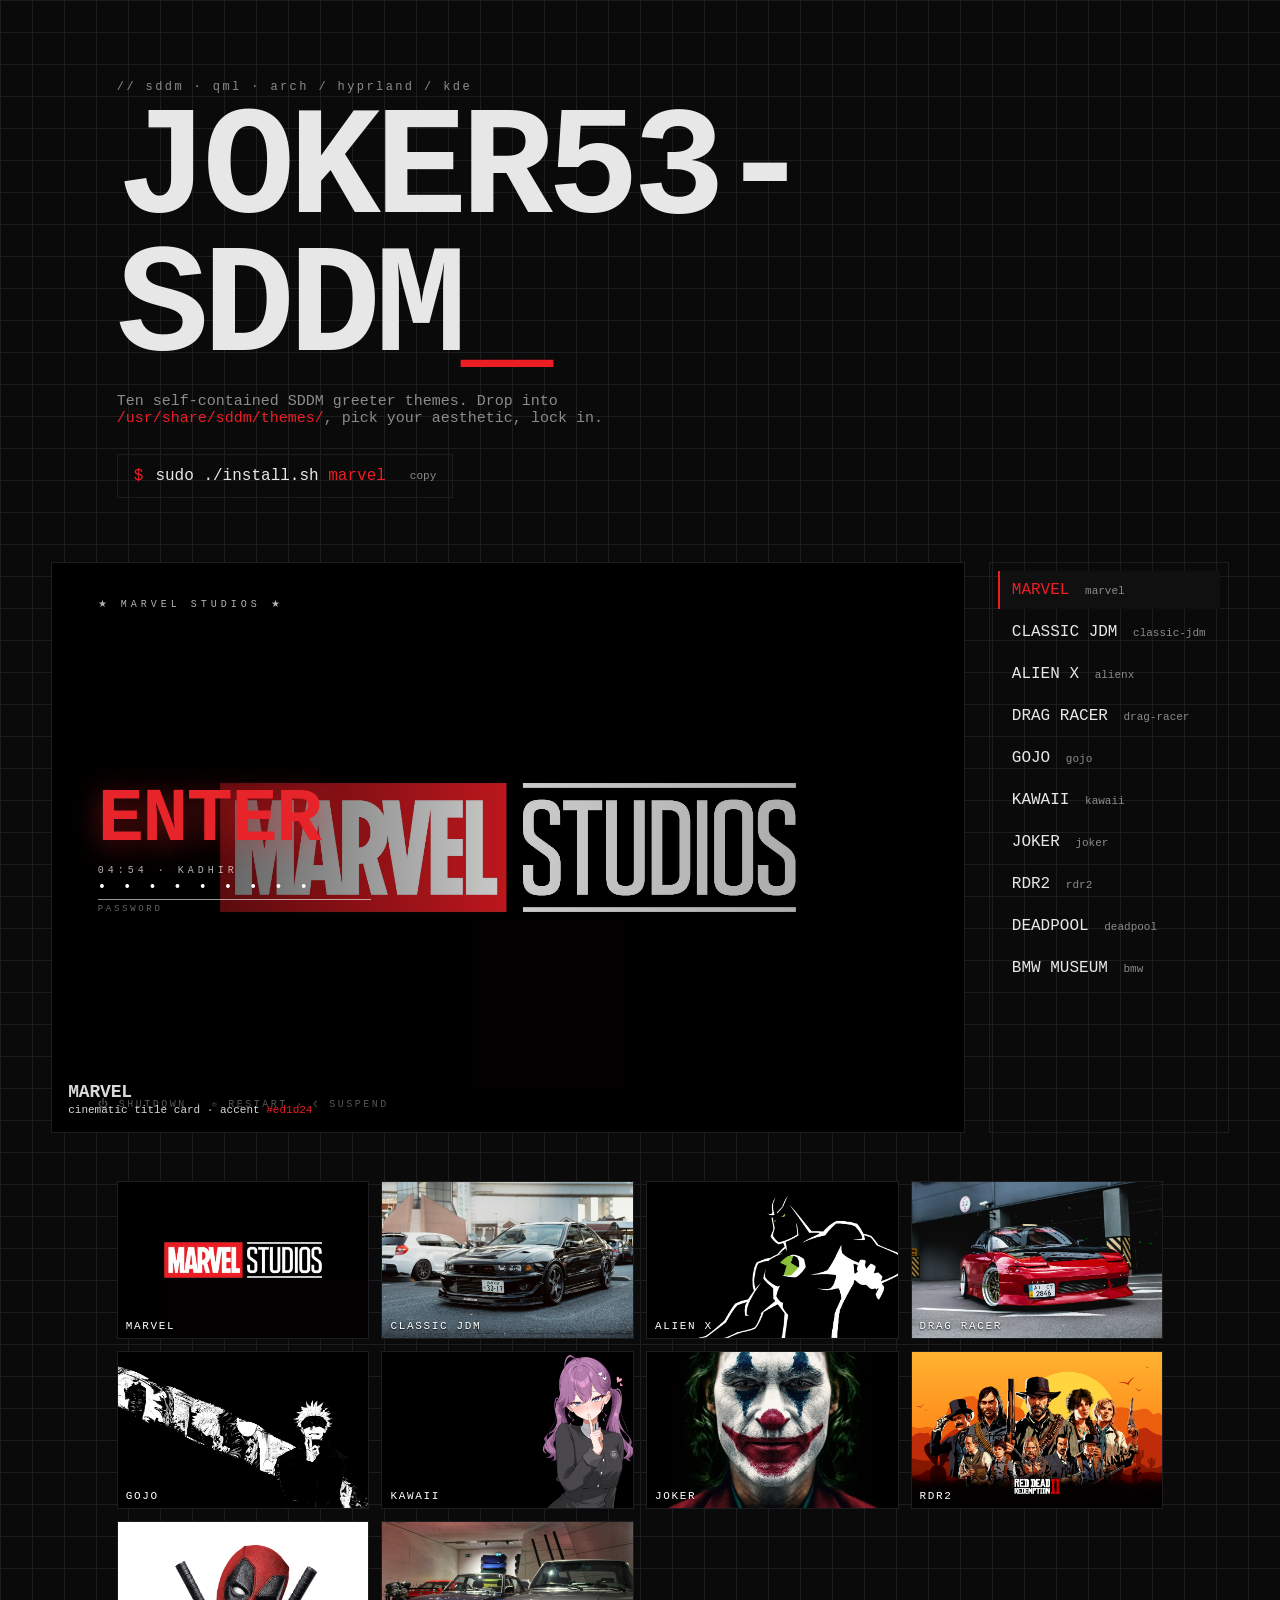
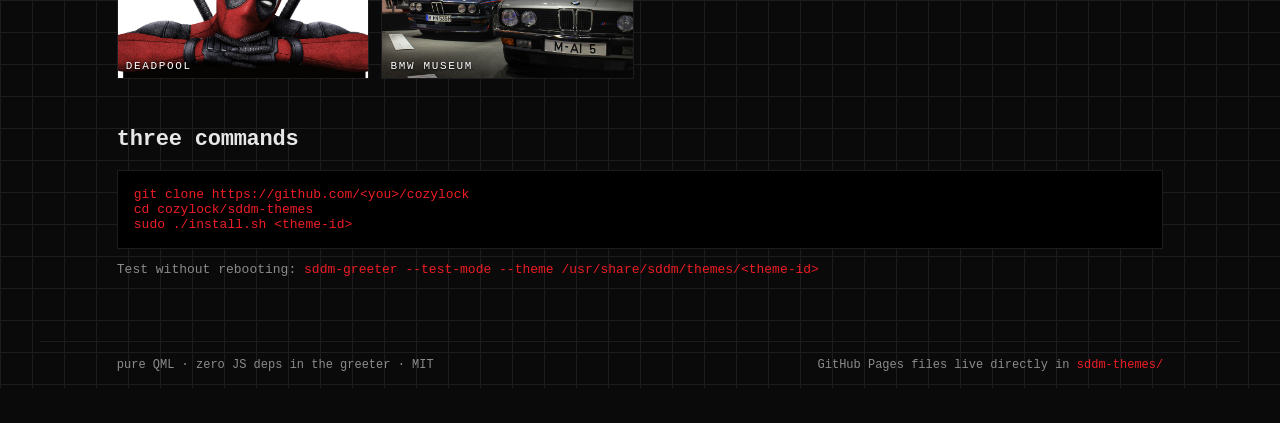
==== commit 9b62bdb3: "Update index.html" ====
--- a/index.html
+++ b/index.html
@@ -3,14 +3,14 @@
 <head>
   <meta charset="utf-8" />
   <meta name="viewport" content="width=device-width,initial-scale=1" />
-  <title>cozylock — SDDM theme collection</title>
+  <title>SDDM — SDDM theme collection</title>
   <meta name="description" content="10 ricer-grade SDDM lockscreen themes — pure QML, no JS deps." />
   <link rel="stylesheet" href="./styles.css?v=20260626-greeter-layouts" />
 </head>
 <body>
   <header class="hero">
     <div class="tag">// sddm · qml · arch / hyprland / kde</div>
-    <h1>cozylock<span class="cursor">_</span></h1>
+    <h1>JOKER53-SDDM<span class="cursor">_</span></h1>
     <p class="lede">
       Ten self-contained SDDM greeter themes. Drop into
       <code>/usr/share/sddm/themes/</code>, pick your aesthetic, lock in.
--- a/styles.css
+++ b/styles.css
@@ -29,7 +29,7 @@
 .cmd em { font-style: normal; color: var(--accent); }
 .cmd .copy { color: var(--mute); font-size: 11px; margin-left: 12px; }
 
-.stage { display: grid; grid-template-columns: 1fr 280px; gap: 24px; max-width: 1200px; margin: 32px auto; padding: 0 6vw; }
+.stage { display: grid; grid-template-columns: 1fr 240px; gap: 24px; max-width: 1600px; margin: 32px auto; padding: 0 4vw; }
 @media (max-width: 880px) { .stage { grid-template-columns: 1fr; } }
 
 .preview { position: relative; aspect-ratio: 16/10; border: 1px solid var(--line); background: #000 center/cover no-repeat; overflow: hidden; color: #fff; font-family: ui-monospace, "JetBrains Mono", monospace; }
